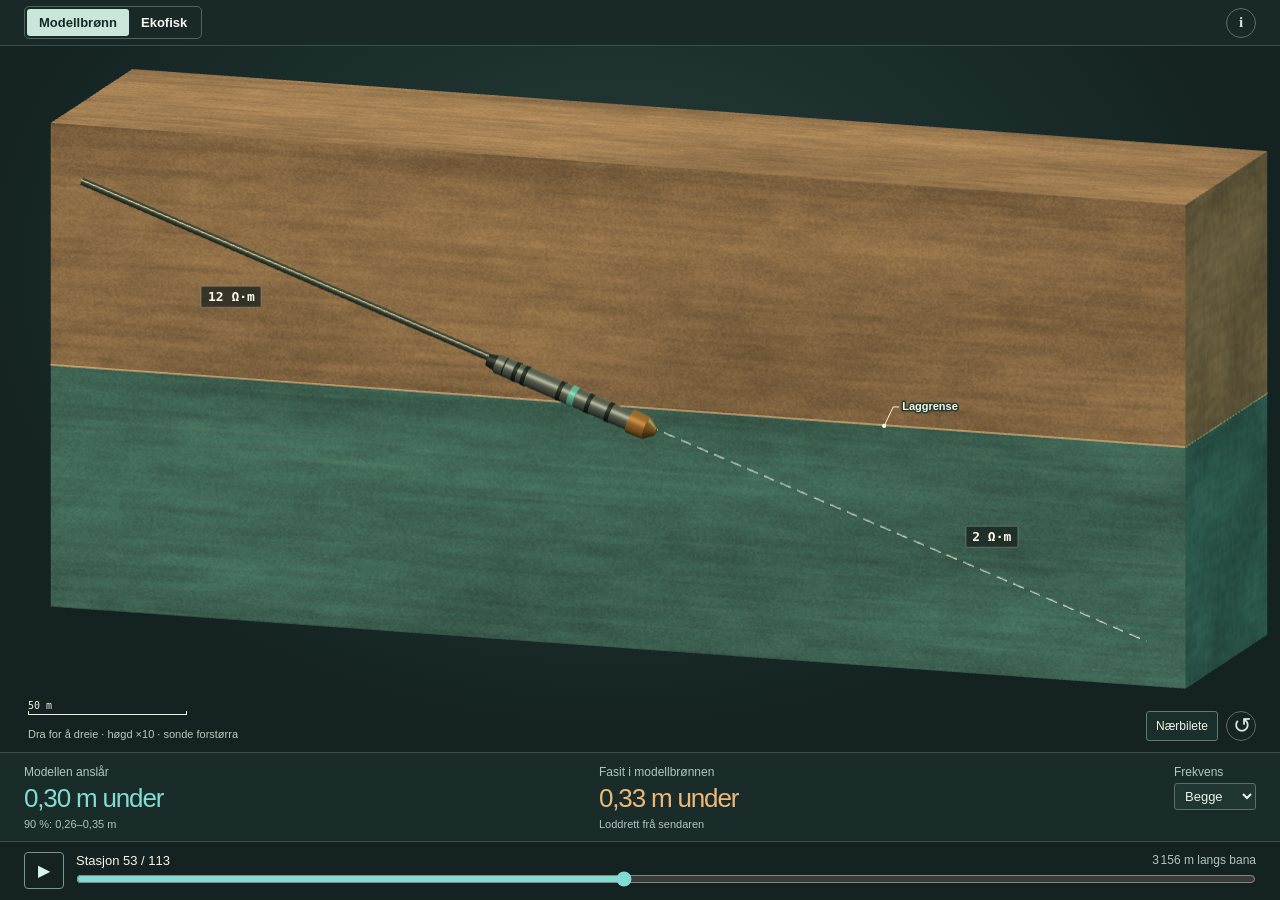
==== boring/index.html @ 89a62d75 "Bygg om FORCE-framvisinga med interaktive geofaglege modellar" ====
<!doctype html>
<html lang="nn">
<head><meta charset="utf-8"><meta name="viewport" content="width=device-width,initial-scale=1"><meta name="color-scheme" content="dark"><title>Geostyring · modellbrønn og Ekofisk</title><link rel="stylesheet" href="scene.css">
<script defer src="data.js"></script><script defer src="engine.js"></script><script defer src="scene.js"></script><script type="module" src="volume.js"></script></head>
<body>
<main id="stage">
<header class="top">
  <div class="switch" role="group" aria-label="Datagrunnlag"><button type="button" id="to-model" aria-pressed="true">Modellbrønn</button><button type="button" id="to-field" aria-pressed="false">Ekofisk</button></div>
  <button id="info" type="button" aria-label="Om metoden" title="Om metoden">i</button>
</header>
<section id="model" aria-label="Syntetisk elektromagnetisk geostyring">
  <div class="volume" id="volume"><canvas id="bore-canvas" tabindex="0" role="img" aria-label="Roterbart snitt av to berglag og sonden. Piltastane dreier modellen."></canvas>
    <svg id="leaders" aria-hidden="true"><g id="leader-bed"><path/><circle r="2.1"/><text>Laggrense</text></g><g id="leader-tx"><path/><circle r="2.1"/><text>Sendar</text></g></svg>
    <span id="layer-upper" class="callout">12 Ω·m</span><span id="layer-lower" class="callout">2 Ω·m</span>
    <div class="ruler" aria-hidden="true"><span id="ruler-value">50 m</span><i id="ruler-line"></i></div>
    <div class="scale-note">Dra for å dreie · høgd ×10 · sonde forstørra</div>
    <button type="button" id="detail" aria-pressed="false">Nærbilete</button>
    <button type="button" class="reset" id="reset" aria-label="Still tilbake visingsvinkelen" title="Still tilbake visingsvinkelen">↺</button>
  </div>
  <div class="result-row" aria-label="Loddrett avstand frå sonden til grensa">
    <div><span>Modellen anslår</span><strong id="estimate">…</strong><small id="interval"></small></div>
    <div><span>Fasit i modellbrønnen</span><strong id="truth">…</strong><small>Loddrett frå sendaren</small></div>
    <label class="frequency"><span>Frekvens</span><select id="frequency" aria-label="Frekvensar i inversjonen"><option value="both">Begge</option><option value="400">400 kHz</option><option value="2000">2 MHz</option></select></label>
  </div>
  <div class="transport">
    <button id="play" type="button" aria-label="Spel av borebana" title="Spel av borebana">▶</button>
    <div class="rail"><label for="station"><b id="position">Stasjon 53 / 113</b><span id="md"></span></label><input type="range" min="1" max="113" step="1" value="53" id="station" aria-label="Stasjon langs borebana"></div>
  </div>
</section>
<section id="field" hidden aria-label="Blindtest på Z-26">
  <div class="field-heading"><div><span class="label">Z-26 · 18 274 fot langs brønnen</span><h2>Kva målte 32″-kanalen?</h2></div><span class="unit">2 MHz · fase</span></div>
  <div class="field-chart"><svg id="plot" role="img" aria-label="Tilsynelatande resistivitet på kanalane ved 16, 32 og 48 tommar"></svg></div>
  <div id="field-legend"><span><i class="dot"></i> Feltmåling</span><span><i class="diamond"></i> Fysikkmodell</span><span><i class="ring"></i> Nabokanalar</span></div>
  <div class="field-controls"><div class="choice-title" id="prompt">Kva anslag trur du ligg nærast?</div>
   <div id="choices"><button type="button" data-pick="physics">Fysikkmodellen <b>6,70</b></button><button type="button" data-pick="neighbour">Nabokanalane <b>6,36</b></button></div>
   <div id="answer" hidden><p id="answer-text" role="status"></p><button type="button" id="again">Prøv igjen</button></div>
  </div>
</section>
<dialog id="notes"><div class="notes-title"><h2>Om utrekninga</h2><button id="close" type="button" aria-label="Lukk">×</button></div><div id="method-copy"></div></dialog>
</main>
<script defer src="../bridge.js"></script></body></html>
---- boring/scene.css ----
:root{font-family:Arial,Helvetica,sans-serif;color:#f8f6ec;background:#142322;--paper:#f8f6ec;--ink:#142322;--line:#3a504b;--teal:#82dcd2;--gold:#edb978;--minor:#b3c5bf;--pad:clamp(12px,2.4vw,24px);font-variant-numeric:tabular-nums;color-scheme:dark}*{box-sizing:border-box}html,body{height:100%;width:100%;margin:0}body{overflow:hidden}button,input,select{font:inherit}button,select{cursor:pointer}button{background:transparent;color:inherit;border:1px solid var(--line)}button:focus-visible,select:focus-visible,input:focus-visible,canvas:focus-visible{outline:2px solid #edb978;outline-offset:2px}button:hover{background:#283b37}button:disabled{opacity:.55;cursor:default}main{height:100%;display:flex;flex-direction:column;overflow:hidden;position:relative}.top{flex:none;background:#182927;display:flex;align-items:center;justify-content:space-between;min-height:46px;padding:5px var(--pad);border-bottom:1px solid var(--line)}.switch{display:flex;border:1px solid #4f655f;border-radius:5px;padding:2px}.switch button{border:0;border-radius:3px;font-weight:600;font-size:13px;padding:6px 12px}.switch button[aria-pressed=true]{color:#122a25;background:#cae5d9}.top #info,.reset{width:30px;height:30px;border-radius:50%;font:700 15px Georgia,serif;color:#d7e5dd;border-color:#58706a}.top #info{margin-left:7px}.reset{font:22px/1 Arial,Helvetica,sans-serif;position:absolute;right:var(--pad);bottom:11px;background:rgba(22,38,35,.85)}section{flex:1;min-height:0;display:flex;flex-direction:column}[hidden]{display:none!important}.volume{position:relative;flex:1;min-height:105px;isolation:isolate;background:radial-gradient(ellipse at 48% 32%,#263d38,#142322 70%)}canvas{width:100%;height:100%;display:block;touch-action:none;cursor:grab}canvas:active{cursor:grabbing}.callout{position:absolute;pointer-events:none;transform:translate(-50%,-50%);padding:3px 6px;border:1px solid #ffffff45;border-radius:2px;background:rgba(19,30,27,.70);color:#fff8e8;font:600 clamp(10px,1.6vw,13px)/1.1 ui-monospace,monospace;white-space:nowrap}.scale-note{position:absolute;bottom:10px;left:var(--pad);color:#bac9c1;font-size:11px;pointer-events:none}.result-row{display:grid;grid-template-columns:1fr 1fr auto;align-items:center;gap:12px;padding:12px var(--pad) 10px;border-top:1px solid var(--line);background:#1a2c29}.result-row>div,.result-row label{display:flex;flex-direction:column;gap:4px}.result-row span,.rail label span,.label,.choice-title{font-size:12px;color:var(--minor)}.result-row strong{font-size:clamp(16px,3.5vw,26px);font-weight:500;letter-spacing:-.045em;white-space:nowrap}#estimate{color:var(--teal)}#truth{color:var(--gold)}select{border:1px solid #57706a;background:#213632;border-radius:3px;color:#e8f3eb;font-size:13px;padding:4px 6px}.transport{display:flex;align-items:center;gap:12px;padding:10px var(--pad) 11px;border-top:1px solid var(--line)}#play{width:40px;height:37px;border:1px solid #76968b;border-radius:4px;color:#ddf3e6;flex:none}.rail{flex:1;min-width:0}.rail label{display:flex;align-items:center;justify-content:space-between;gap:8px;font-size:13px}.rail label b{font-weight:500}.rail input{width:100%;height:20px;display:block;margin:1px 0 0;cursor:ew-resize;accent-color:var(--teal)}.rail label span{font-size:12px}#field{padding:clamp(10px,2.5vh,21px) var(--pad) 12px;gap:7px}.field-heading{display:flex;align-items:center;justify-content:space-between;gap:8px}.field-heading h2,.notes-title h2{font:500 clamp(22px,4vw,32px)/1.14 Georgia,'Times New Roman',serif;letter-spacing:-.035em;margin:3px 0 0}.unit{color:#d9e5df;font:12px ui-monospace,monospace;white-space:nowrap}.field-chart{flex:1;min-height:110px}#plot{width:100%;height:100%;display:block}.field-controls{border-top:1px solid var(--line);padding-top:9px}.choice-title{margin-bottom:7px}.field-controls button{border-radius:3px;padding:7px 12px;min-height:35px;font-size:13px;background:#223833}.field-controls button b{margin-left:5px;white-space:nowrap}.field-controls button:hover{border-color:var(--teal)}#choices{display:flex;gap:7px}#field-legend{display:flex;align-items:center;gap:13px;flex-wrap:wrap;min-height:19px;color:#d9e5df;font-size:11px}#field-legend i{display:inline-block;width:8px;height:8px;margin-right:3px}.dot{border-radius:50%;background:#f5f5e5}.diamond{background:var(--gold);transform:rotate(45deg)}.ring{border:2px solid var(--teal);border-radius:50%}#answer{display:flex;align-items:center;justify-content:space-between;gap:12px}#answer p{margin:0;font-size:14px;line-height:1.37}#again{white-space:nowrap}dialog{width:min(92%,510px);max-height:90%;overflow:auto;padding:20px;border:1px solid #62776a;background:#21312d;color:var(--paper);box-shadow:0 20px 80px #08120da0;border-radius:6px}dialog::backdrop{background:#081410ac}.notes-title{display:flex;justify-content:space-between;align-items:center;gap:15px}.notes-title h2{font-size:25px}.notes-title button{width:31px;height:31px;border-radius:50%;font-size:22px}.notes-title+p,.notes-title+div{font-size:14px;line-height:1.5}.notes-title+div p:last-child{margin-bottom:0}
@media(max-width:480px){.result-row{gap:7px;padding-block:8px}.result-row strong{font-size:18px}.result-row span,.rail label,.label{font-size:11px}.frequency select{font-size:12px;padding:6px 2px;max-width:88px}.volume{min-height:112px}.scale-note{font-size:10px}.transport{padding-block:7px}.field-heading{align-items:flex-start}.unit{font-size:10px;margin-top:5px}.field-heading h2{font-size:23px}#field-legend{gap:8px;font-size:10px}.field-controls button{padding:7px 8px;font-size:12px}.field-controls button b{margin-left:2px}.field-heading .label{font-size:10px}.result-row>div{gap:3px}#answer p{font-size:12px}.top{min-height:42px}.choice-title{font-size:11px}}
@media(max-height:335px){.top{min-height:35px}.switch button{padding-block:3px}.result-row{padding-block:5px}.result-row strong{font-size:16px}.transport{padding-block:4px}}
#bore-canvas{position:absolute;inset:0;z-index:1}.volume .webgl{position:absolute;inset:0;pointer-events:none;z-index:0}.volume .scale-note,.volume .callout,.volume .reset{z-index:2}#bore-canvas[data-renderer=webgl]{opacity:0}#bore-canvas[data-renderer=webgl]:focus-visible{opacity:.12}.scale-note{background:rgba(20,35,34,.8);border-radius:2px;padding:2px 4px}

.volume{overflow:hidden}.ruler{position:absolute;left:var(--pad);bottom:34px;color:#eef3e1;z-index:2;pointer-events:none;padding:2px 4px 3px;background:#142322bf}.ruler span{display:block;font:10px ui-monospace,monospace}.ruler i{display:block;height:4px;border:1px solid currentColor;border-top:0}.volume #detail{position:absolute;right:calc(var(--pad) + 38px);bottom:11px;min-height:30px;padding:3px 9px;z-index:2;font-size:12px;color:#f1f4e7;background:#1c302ce8;border:1px solid #617a70;border-radius:3px}.volume #detail[aria-pressed=true]{color:#152925;background:#c5dfd0}.result-row small{font-size:11px;line-height:1.2;color:var(--minor)}.result-row .frequency{align-self:start}.scale-note{right:calc(var(--pad) + 125px);width:max-content;max-width:calc(100% - 155px)}@media(max-width:480px){.scale-note{font-size:9px;max-width:calc(100% - 135px)}.result-row small{font-size:9px;max-width:120px}.result-row{gap:5px}.ruler{bottom:30px}.volume #detail{font-size:10px;padding:3px 6px}.field-chart{min-height:105px}}
#leaders{width:100%;height:100%;position:absolute;inset:0;pointer-events:none;z-index:2;overflow:visible}#leaders path{fill:none;stroke:#fff2cf;stroke-width:1}#leaders circle{fill:#fff6d9}#leaders text{fill:#f9f7e5;paint-order:stroke;stroke:#263c33;stroke-width:3px;stroke-linejoin:round;font:600 11px Arial,sans-serif}#leader-tx path{stroke:#a1e2cb}#leader-tx circle{fill:#9ee8cf}@media(max-width:480px){#leaders text{font-size:10px}}
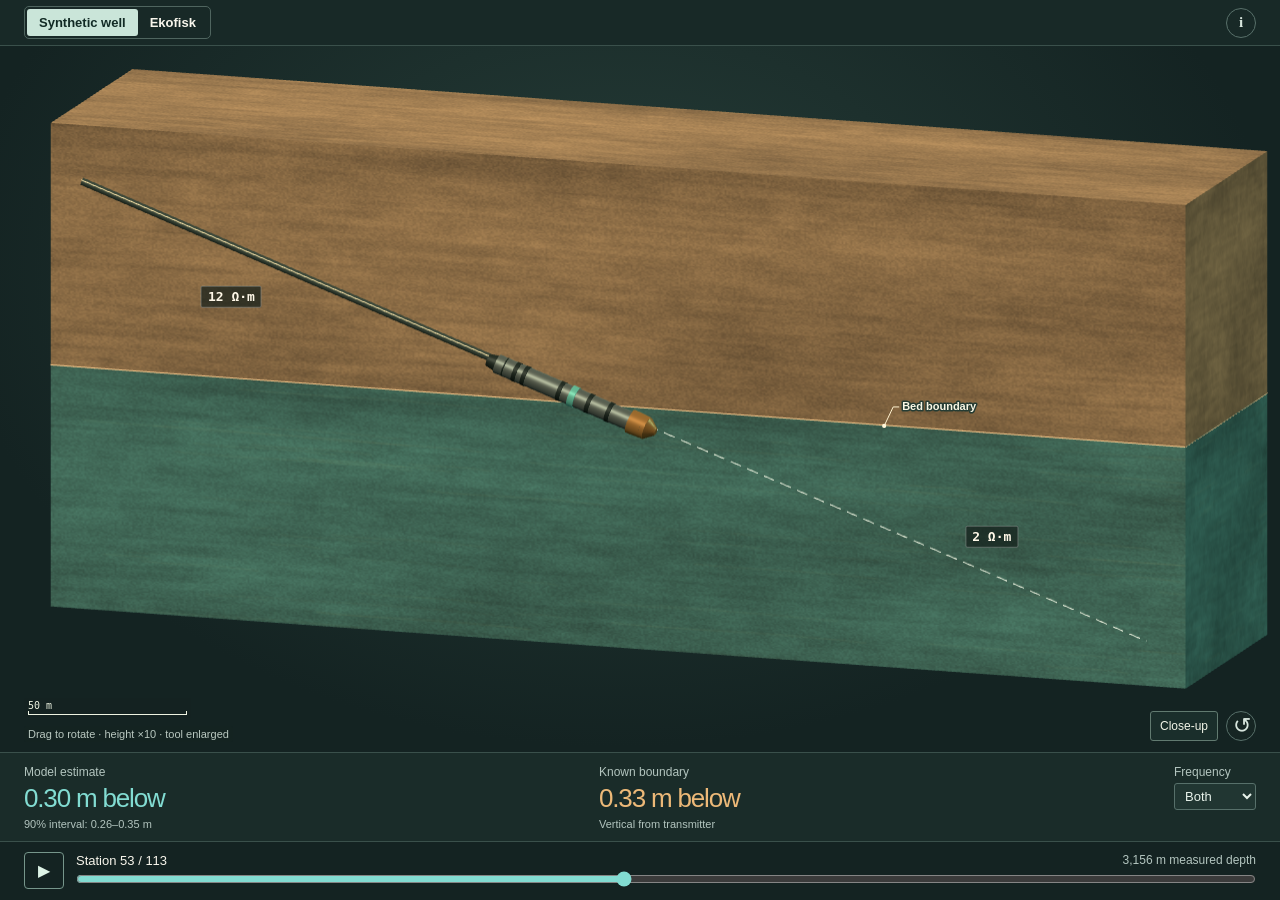
==== commit e3d6f2b4: "Present the hackathon projects and simulations in English" ====
--- a/boring/index.html
+++ b/boring/index.html
@@ -1,41 +1,41 @@
 <!doctype html>
-<html lang="nn">
-<head><meta charset="utf-8"><meta name="viewport" content="width=device-width,initial-scale=1"><meta name="color-scheme" content="dark"><title>Geostyring · modellbrønn og Ekofisk</title><link rel="stylesheet" href="scene.css">
-<script defer src="data.js"></script><script defer src="engine.js"></script><script defer src="scene.js"></script><script type="module" src="volume.js"></script></head>
+<html lang="en-GB">
+<head><meta charset="utf-8"><meta name="viewport" content="width=device-width,initial-scale=1"><meta name="color-scheme" content="dark"><title>Geosteering · synthetic well and Ekofisk</title><link rel="stylesheet" href="scene.css?v=7782ecac21">
+<script defer src="data.js?v=b43dae0e91"></script><script defer src="engine.js?v=9ba4e9e0df"></script><script defer src="scene.js?v=475df8bcff"></script><script type="module" src="volume.js?v=75a1f5ec26"></script></head>
 <body>
 <main id="stage">
 <header class="top">
-  <div class="switch" role="group" aria-label="Datagrunnlag"><button type="button" id="to-model" aria-pressed="true">Modellbrønn</button><button type="button" id="to-field" aria-pressed="false">Ekofisk</button></div>
-  <button id="info" type="button" aria-label="Om metoden" title="Om metoden">i</button>
+  <div class="switch" role="group" aria-label="Data source"><button type="button" id="to-model" aria-pressed="true">Synthetic well</button><button type="button" id="to-field" aria-pressed="false">Ekofisk</button></div>
+  <button id="info" type="button" aria-label="About the method" title="About the method">i</button>
 </header>
-<section id="model" aria-label="Syntetisk elektromagnetisk geostyring">
-  <div class="volume" id="volume"><canvas id="bore-canvas" tabindex="0" role="img" aria-label="Roterbart snitt av to berglag og sonden. Piltastane dreier modellen."></canvas>
-    <svg id="leaders" aria-hidden="true"><g id="leader-bed"><path/><circle r="2.1"/><text>Laggrense</text></g><g id="leader-tx"><path/><circle r="2.1"/><text>Sendar</text></g></svg>
+<section id="model" aria-label="Synthetic electromagnetic geosteering">
+  <div class="volume" id="volume"><canvas id="bore-canvas" tabindex="0" role="img" aria-label="Rotatable cutaway showing the logging tool and two rock layers. Use the arrow keys to rotate the model."></canvas>
+    <svg id="leaders" aria-hidden="true"><g id="leader-bed"><path/><circle r="2.1"/><text>Bed boundary</text></g><g id="leader-tx"><path/><circle r="2.1"/><text>Transmitter</text></g></svg>
     <span id="layer-upper" class="callout">12 Ω·m</span><span id="layer-lower" class="callout">2 Ω·m</span>
     <div class="ruler" aria-hidden="true"><span id="ruler-value">50 m</span><i id="ruler-line"></i></div>
-    <div class="scale-note">Dra for å dreie · høgd ×10 · sonde forstørra</div>
-    <button type="button" id="detail" aria-pressed="false">Nærbilete</button>
-    <button type="button" class="reset" id="reset" aria-label="Still tilbake visingsvinkelen" title="Still tilbake visingsvinkelen">↺</button>
+    <div class="scale-note">Drag to rotate · height ×10 · tool enlarged</div>
+    <button type="button" id="detail" aria-pressed="false">Close-up</button>
+    <button type="button" class="reset" id="reset" aria-label="Reset the view" title="Reset the view">↺</button>
   </div>
-  <div class="result-row" aria-label="Loddrett avstand frå sonden til grensa">
-    <div><span>Modellen anslår</span><strong id="estimate">…</strong><small id="interval"></small></div>
-    <div><span>Fasit i modellbrønnen</span><strong id="truth">…</strong><small>Loddrett frå sendaren</small></div>
-    <label class="frequency"><span>Frekvens</span><select id="frequency" aria-label="Frekvensar i inversjonen"><option value="both">Begge</option><option value="400">400 kHz</option><option value="2000">2 MHz</option></select></label>
+  <div class="result-row" aria-label="Vertical distance from the transmitter to the bed boundary">
+    <div><span>Model estimate</span><strong id="estimate">…</strong><small id="interval"></small></div>
+    <div><span>Known boundary</span><strong id="truth">…</strong><small>Vertical from transmitter</small></div>
+    <label class="frequency"><span>Frequency</span><select id="frequency" aria-label="Frequencies used in the inversion"><option value="both">Both</option><option value="400">400 kHz</option><option value="2000">2 MHz</option></select></label>
   </div>
   <div class="transport">
-    <button id="play" type="button" aria-label="Spel av borebana" title="Spel av borebana">▶</button>
-    <div class="rail"><label for="station"><b id="position">Stasjon 53 / 113</b><span id="md"></span></label><input type="range" min="1" max="113" step="1" value="53" id="station" aria-label="Stasjon langs borebana"></div>
+    <button id="play" type="button" aria-label="Advance along the well" title="Advance along the well">▶</button>
+    <div class="rail"><label for="station"><b id="position">Station 53 / 113</b><span id="md"></span></label><input type="range" min="1" max="113" step="1" value="53" id="station" aria-label="Station along the well"></div>
   </div>
 </section>
-<section id="field" hidden aria-label="Blindtest på Z-26">
-  <div class="field-heading"><div><span class="label">Z-26 · 18 274 fot langs brønnen</span><h2>Kva målte 32″-kanalen?</h2></div><span class="unit">2 MHz · fase</span></div>
-  <div class="field-chart"><svg id="plot" role="img" aria-label="Tilsynelatande resistivitet på kanalane ved 16, 32 og 48 tommar"></svg></div>
-  <div id="field-legend"><span><i class="dot"></i> Feltmåling</span><span><i class="diamond"></i> Fysikkmodell</span><span><i class="ring"></i> Nabokanalar</span></div>
-  <div class="field-controls"><div class="choice-title" id="prompt">Kva anslag trur du ligg nærast?</div>
-   <div id="choices"><button type="button" data-pick="physics">Fysikkmodellen <b>6,70</b></button><button type="button" data-pick="neighbour">Nabokanalane <b>6,36</b></button></div>
-   <div id="answer" hidden><p id="answer-text" role="status"></p><button type="button" id="again">Prøv igjen</button></div>
+<section id="field" hidden aria-label="Blind test on well Z-26">
+  <div class="field-heading"><div><span class="label">Z-26 · 18,274 ft measured depth</span><h2>What was the 32″ reading?</h2></div><span class="unit">2 MHz · phase</span></div>
+  <div class="field-chart"><svg id="plot" role="img" aria-label="Apparent resistivity on the 16-, 32- and 48-inch channels"></svg></div>
+  <div id="field-legend"><span><i class="dot"></i> Field reading</span><span><i class="diamond"></i> Physics model</span><span><i class="ring"></i> Neighbour estimate</span></div>
+  <div class="field-controls"><div class="choice-title" id="prompt">Which estimate is closer to the field reading?</div>
+   <div id="choices"><button type="button" data-pick="physics">Physics model <b>6.70</b></button><button type="button" data-pick="neighbour">Neighbour estimate <b>6.36</b></button></div>
+   <div id="answer" hidden><p id="answer-text" role="status"></p><button type="button" id="again">Try again</button></div>
   </div>
 </section>
-<dialog id="notes"><div class="notes-title"><h2>Om utrekninga</h2><button id="close" type="button" aria-label="Lukk">×</button></div><div id="method-copy"></div></dialog>
+<dialog id="notes"><div class="notes-title"><h2>How it works</h2><button id="close" type="button" aria-label="Close">×</button></div><div id="method-copy"></div></dialog>
 </main>
 <script defer src="../bridge.js"></script></body></html>
--- a/boring/scene.css
+++ b/boring/scene.css
@@ -4,4 +4,4 @@
 #bore-canvas{position:absolute;inset:0;z-index:1}.volume .webgl{position:absolute;inset:0;pointer-events:none;z-index:0}.volume .scale-note,.volume .callout,.volume .reset{z-index:2}#bore-canvas[data-renderer=webgl]{opacity:0}#bore-canvas[data-renderer=webgl]:focus-visible{opacity:.12}.scale-note{background:rgba(20,35,34,.8);border-radius:2px;padding:2px 4px}
 
 .volume{overflow:hidden}.ruler{position:absolute;left:var(--pad);bottom:34px;color:#eef3e1;z-index:2;pointer-events:none;padding:2px 4px 3px;background:#142322bf}.ruler span{display:block;font:10px ui-monospace,monospace}.ruler i{display:block;height:4px;border:1px solid currentColor;border-top:0}.volume #detail{position:absolute;right:calc(var(--pad) + 38px);bottom:11px;min-height:30px;padding:3px 9px;z-index:2;font-size:12px;color:#f1f4e7;background:#1c302ce8;border:1px solid #617a70;border-radius:3px}.volume #detail[aria-pressed=true]{color:#152925;background:#c5dfd0}.result-row small{font-size:11px;line-height:1.2;color:var(--minor)}.result-row .frequency{align-self:start}.scale-note{right:calc(var(--pad) + 125px);width:max-content;max-width:calc(100% - 155px)}@media(max-width:480px){.scale-note{font-size:9px;max-width:calc(100% - 135px)}.result-row small{font-size:9px;max-width:120px}.result-row{gap:5px}.ruler{bottom:30px}.volume #detail{font-size:10px;padding:3px 6px}.field-chart{min-height:105px}}
-#leaders{width:100%;height:100%;position:absolute;inset:0;pointer-events:none;z-index:2;overflow:visible}#leaders path{fill:none;stroke:#fff2cf;stroke-width:1}#leaders circle{fill:#fff6d9}#leaders text{fill:#f9f7e5;paint-order:stroke;stroke:#263c33;stroke-width:3px;stroke-linejoin:round;font:600 11px Arial,sans-serif}#leader-tx path{stroke:#a1e2cb}#leader-tx circle{fill:#9ee8cf}@media(max-width:480px){#leaders text{font-size:10px}}+#leaders{width:100%;height:100%;position:absolute;inset:0;pointer-events:none;z-index:2;overflow:visible}#leaders path{fill:none;stroke:#fff2cf;stroke-width:1}#leaders circle{fill:#fff6d9}#leaders text{fill:#f9f7e5;paint-order:stroke;stroke:#263c33;stroke-width:3px;stroke-linejoin:round;font:600 11px Arial,sans-serif}#leader-tx path{stroke:#a1e2cb}#leader-tx circle{fill:#9ee8cf}@media(max-width:480px){#leaders text{font-size:10px}}@media(max-width:480px){.field-heading{display:block;position:relative}.field-heading .unit{position:absolute;top:0;right:0;margin:0}.field-heading .label{display:block;padding-right:84px}.field-heading h2{padding-top:2px}}
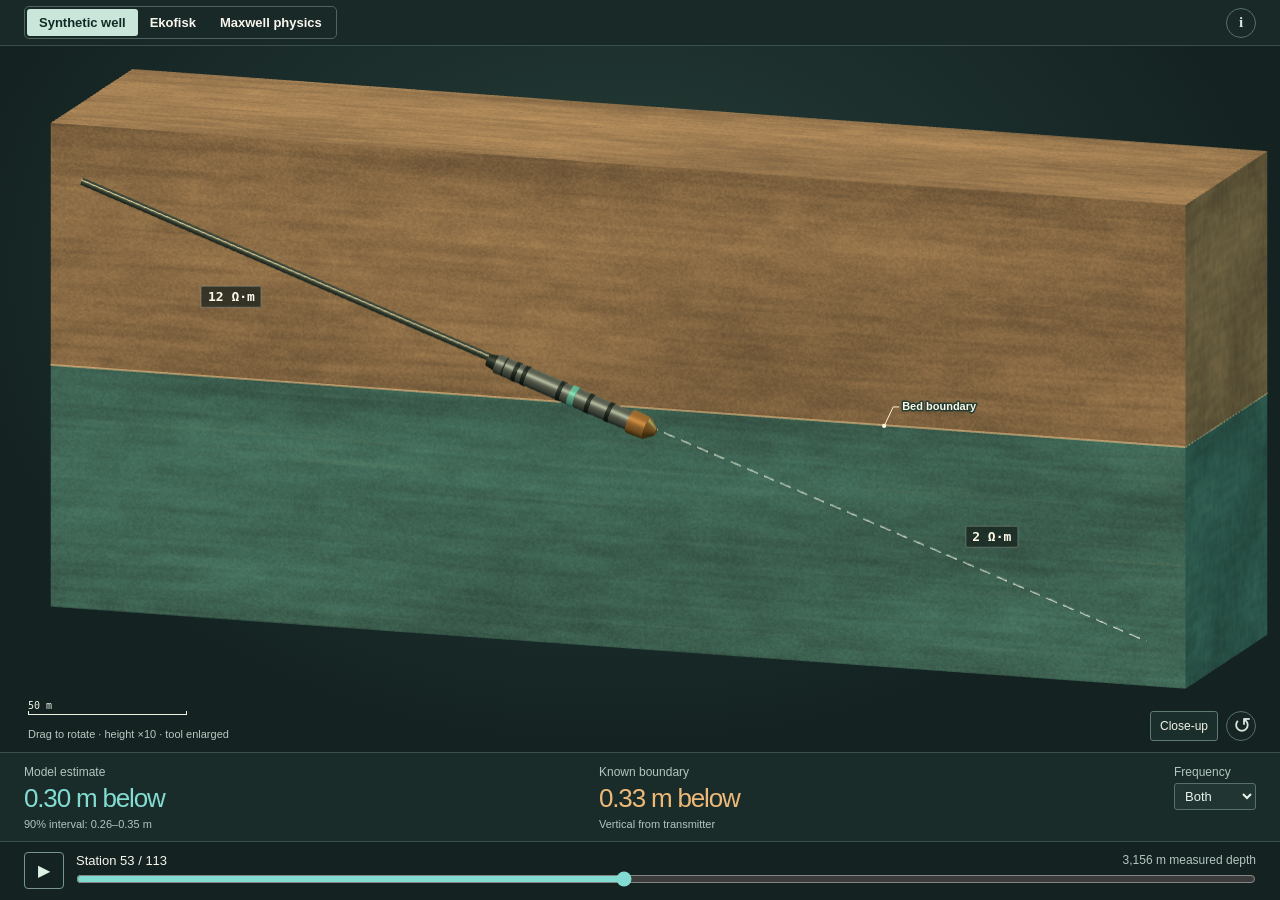
==== commit 4933cc42: "Show how Maxwell, shale flow and reservoir volumes drive the simulations" ====
--- a/boring/index.html
+++ b/boring/index.html
@@ -1,11 +1,11 @@
 <!doctype html>
 <html lang="en-GB">
-<head><meta charset="utf-8"><meta name="viewport" content="width=device-width,initial-scale=1"><meta name="color-scheme" content="dark"><title>Geosteering · synthetic well and Ekofisk</title><link rel="stylesheet" href="scene.css?v=7782ecac21">
-<script defer src="data.js?v=b43dae0e91"></script><script defer src="engine.js?v=9ba4e9e0df"></script><script defer src="scene.js?v=475df8bcff"></script><script type="module" src="volume.js?v=75a1f5ec26"></script></head>
+<head><meta charset="utf-8"><meta name="viewport" content="width=device-width,initial-scale=1"><meta name="color-scheme" content="dark"><title>Geosteering · Maxwell physics, synthetic well and Ekofisk</title><link rel="stylesheet" href="scene.css?v=207746112f">
+<script defer src="data.js?v=b43dae0e91"></script><script defer src="engine.js?v=9ba4e9e0df"></script><script defer src="scene.js?v=ebd08b0731"></script><script defer src="maxwell.js?v=5e01e49ca6"></script><script type="module" src="volume.js?v=75a1f5ec26"></script></head>
 <body>
 <main id="stage">
 <header class="top">
-  <div class="switch" role="group" aria-label="Data source"><button type="button" id="to-model" aria-pressed="true">Synthetic well</button><button type="button" id="to-field" aria-pressed="false">Ekofisk</button></div>
+  <div class="switch" role="group" aria-label="Data source"><button type="button" id="to-model" aria-pressed="true">Synthetic well</button><button type="button" id="to-field" aria-pressed="false">Ekofisk</button><button type="button" id="to-physics" aria-pressed="false">Maxwell physics</button></div>
   <button id="info" type="button" aria-label="About the method" title="About the method">i</button>
 </header>
 <section id="model" aria-label="Synthetic electromagnetic geosteering">
@@ -36,6 +36,14 @@
    <div id="answer" hidden><p id="answer-text" role="status"></p><button type="button" id="again">Try again</button></div>
   </div>
 </section>
+<section id="physics" hidden aria-label="Maxwell electromagnetic tool response">
+  <div class="em-mode" role="group" aria-label="Formation model"><button type="button" id="em-layered" aria-pressed="true">Two-bed solver</button><button type="button" id="em-uniform" aria-pressed="false">Uniform-rock signal</button></div>
+  <div id="em-instrument"><svg id="em-figure" role="img" aria-label="Modelled tool response"></svg></div>
+  <div class="em-outputs"><div><span>Receiver phase lag</span><strong id="em-phase-value">…</strong></div><div><span>Formation loss</span><strong id="em-loss-value">…</strong></div><div class="em-read-note" id="em-read-note"></div></div>
+  <div class="em-controls"><label>Frequency<select id="em-frequency"><option value="400000">400 kHz</option><option value="2000000" selected>2 MHz</option></select></label><label>Receiver pair<select id="em-pair"><option value="0">Short</option><option value="1" selected>Long</option></select></label><label id="em-rockpair-label">Upper / lower<select id="em-rockpair" aria-label="Upper and lower resistivity in ohm metres"><option value="12,2">12 / 2 Ω·m</option><option value="2,12">2 / 12 Ω·m</option><option value="8,3">8 / 3 Ω·m</option><option value="16,1.5">16 / 1.5 Ω·m</option><option value="12,12">12 / 12 Ω·m</option></select></label><label id="em-rho-label" hidden>Resistivity<select id="em-rho"><option value="1.5">1.5 Ω·m</option><option value="2" selected>2 Ω·m</option><option value="6">6 Ω·m</option><option value="12">12 Ω·m</option><option value="30">30 Ω·m</option></select></label></div>
+  <div id="em-depth-row" class="em-slider"><label for="em-distance">Move the boundary <strong id="em-distance-label"></strong></label><input id="em-distance" type="range" min="-80" max="80" step="1" value="3" aria-label="Signed vertical distance from transmitter to boundary"></div>
+  <div id="em-time-row" class="em-slider em-time-row" hidden><button id="em-run" type="button" aria-label="Play one slowed wave cycle repeatedly">▶</button><div><label for="em-time">Scrub one cycle <strong id="em-time-label"></strong></label><input id="em-time" type="range" min="0" max="360" step="1" value="0" aria-label="Source phase in the slowed cycle"></div></div>
+</section>
 <dialog id="notes"><div class="notes-title"><h2>How it works</h2><button id="close" type="button" aria-label="Close">×</button></div><div id="method-copy"></div></dialog>
 </main>
-<script defer src="../bridge.js"></script></body></html>
+<script defer src="../bridge.js?v=dfca4fa114"></script></body></html>
--- a/boring/scene.css
+++ b/boring/scene.css
@@ -5,3 +5,7 @@
 
 .volume{overflow:hidden}.ruler{position:absolute;left:var(--pad);bottom:34px;color:#eef3e1;z-index:2;pointer-events:none;padding:2px 4px 3px;background:#142322bf}.ruler span{display:block;font:10px ui-monospace,monospace}.ruler i{display:block;height:4px;border:1px solid currentColor;border-top:0}.volume #detail{position:absolute;right:calc(var(--pad) + 38px);bottom:11px;min-height:30px;padding:3px 9px;z-index:2;font-size:12px;color:#f1f4e7;background:#1c302ce8;border:1px solid #617a70;border-radius:3px}.volume #detail[aria-pressed=true]{color:#152925;background:#c5dfd0}.result-row small{font-size:11px;line-height:1.2;color:var(--minor)}.result-row .frequency{align-self:start}.scale-note{right:calc(var(--pad) + 125px);width:max-content;max-width:calc(100% - 155px)}@media(max-width:480px){.scale-note{font-size:9px;max-width:calc(100% - 135px)}.result-row small{font-size:9px;max-width:120px}.result-row{gap:5px}.ruler{bottom:30px}.volume #detail{font-size:10px;padding:3px 6px}.field-chart{min-height:105px}}
 #leaders{width:100%;height:100%;position:absolute;inset:0;pointer-events:none;z-index:2;overflow:visible}#leaders path{fill:none;stroke:#fff2cf;stroke-width:1}#leaders circle{fill:#fff6d9}#leaders text{fill:#f9f7e5;paint-order:stroke;stroke:#263c33;stroke-width:3px;stroke-linejoin:round;font:600 11px Arial,sans-serif}#leader-tx path{stroke:#a1e2cb}#leader-tx circle{fill:#9ee8cf}@media(max-width:480px){#leaders text{font-size:10px}}@media(max-width:480px){.field-heading{display:block;position:relative}.field-heading .unit{position:absolute;top:0;right:0;margin:0}.field-heading .label{display:block;padding-right:84px}.field-heading h2{padding-top:2px}}
+#physics{padding:0 var(--pad);overflow:auto}.em-mode{display:flex;gap:18px;align-items:stretch;flex:none}.em-mode button{background:none;border:0;border-bottom:2px solid transparent;padding:9px 0 7px;color:#a9bfb7;font-size:13px}.em-mode button[aria-pressed=true]{color:#f6f3e6;border-bottom-color:#ecc492}.em-mode button:hover{color:white}.em-mode button:focus-visible{outline-offset:-2px}#em-instrument{position:relative;flex:1;min-height:112px;margin:3px 0 4px}#em-figure{display:block;width:100%;height:100%;overflow:hidden}.em-outputs{display:grid;grid-template-columns:1fr 1fr 1.3fr;align-items:center;gap:8px;flex:none;border-block:1px solid var(--line);padding:7px 0}.em-outputs span,.em-controls label,.em-slider label,.em-read-note{color:var(--minor);font-size:12px}.em-outputs strong{display:block;font-size:clamp(19px,3vw,27px);font-weight:500;letter-spacing:-.04em;color:var(--teal);line-height:1.12}.em-outputs>div:nth-child(2) strong{color:var(--gold)}.em-read-note{font-size:11px;line-height:1.3;text-align:right}.em-controls{flex:none;display:grid;grid-template-columns:repeat(3,1fr);gap:10px;padding:7px 0 2px}.em-controls label{display:flex;flex-direction:column;gap:3px}.em-controls select{width:100%;padding:3px 6px;min-height:27px}.em-slider{flex:none;padding:5px 0 5px}.em-slider label{display:flex;gap:4px;justify-content:space-between;align-items:center}.em-slider label strong{color:#e7e9d9;font-size:12px;font-weight:500}.em-slider input{display:block;width:100%;margin:1px 0;accent-color:#8cdbce;cursor:ew-resize;height:18px}.em-time-row{display:flex;align-items:center;gap:8px}.em-time-row>div{flex:1;min-width:0}.em-time-row button{border-radius:3px;padding:3px 9px;height:29px}.em-method a{color:#92ded4;text-underline-offset:3px}.em-method code{white-space:normal;font-size:12px;color:#edd2a3}
+@media(max-width:480px){.switch button{padding-inline:7px;font-size:12px}.em-mode{gap:16px}.em-mode button{font-size:12px;padding-top:8px}.em-controls{gap:7px}.em-outputs span,.em-controls label,.em-slider label,.em-slider label strong{font-size:10px}.em-outputs strong{font-size:19px}.em-read-note{font-size:9px}.em-controls select{font-size:11px;padding:3px 2px}.em-outputs{grid-template-columns:1fr 1fr 1.2fr}.em-slider{padding-bottom:4px}}
+
+.top #info.em-equations{width:auto;height:28px;padding:3px 7px;border-radius:4px;font:600 11px Arial,sans-serif}.em-method strong{color:#f8f6ec}@media(max-width:370px){.switch button{padding-inline:5px;font-size:11px}.top #info.em-equations{padding-inline:5px;margin-left:3px}}
